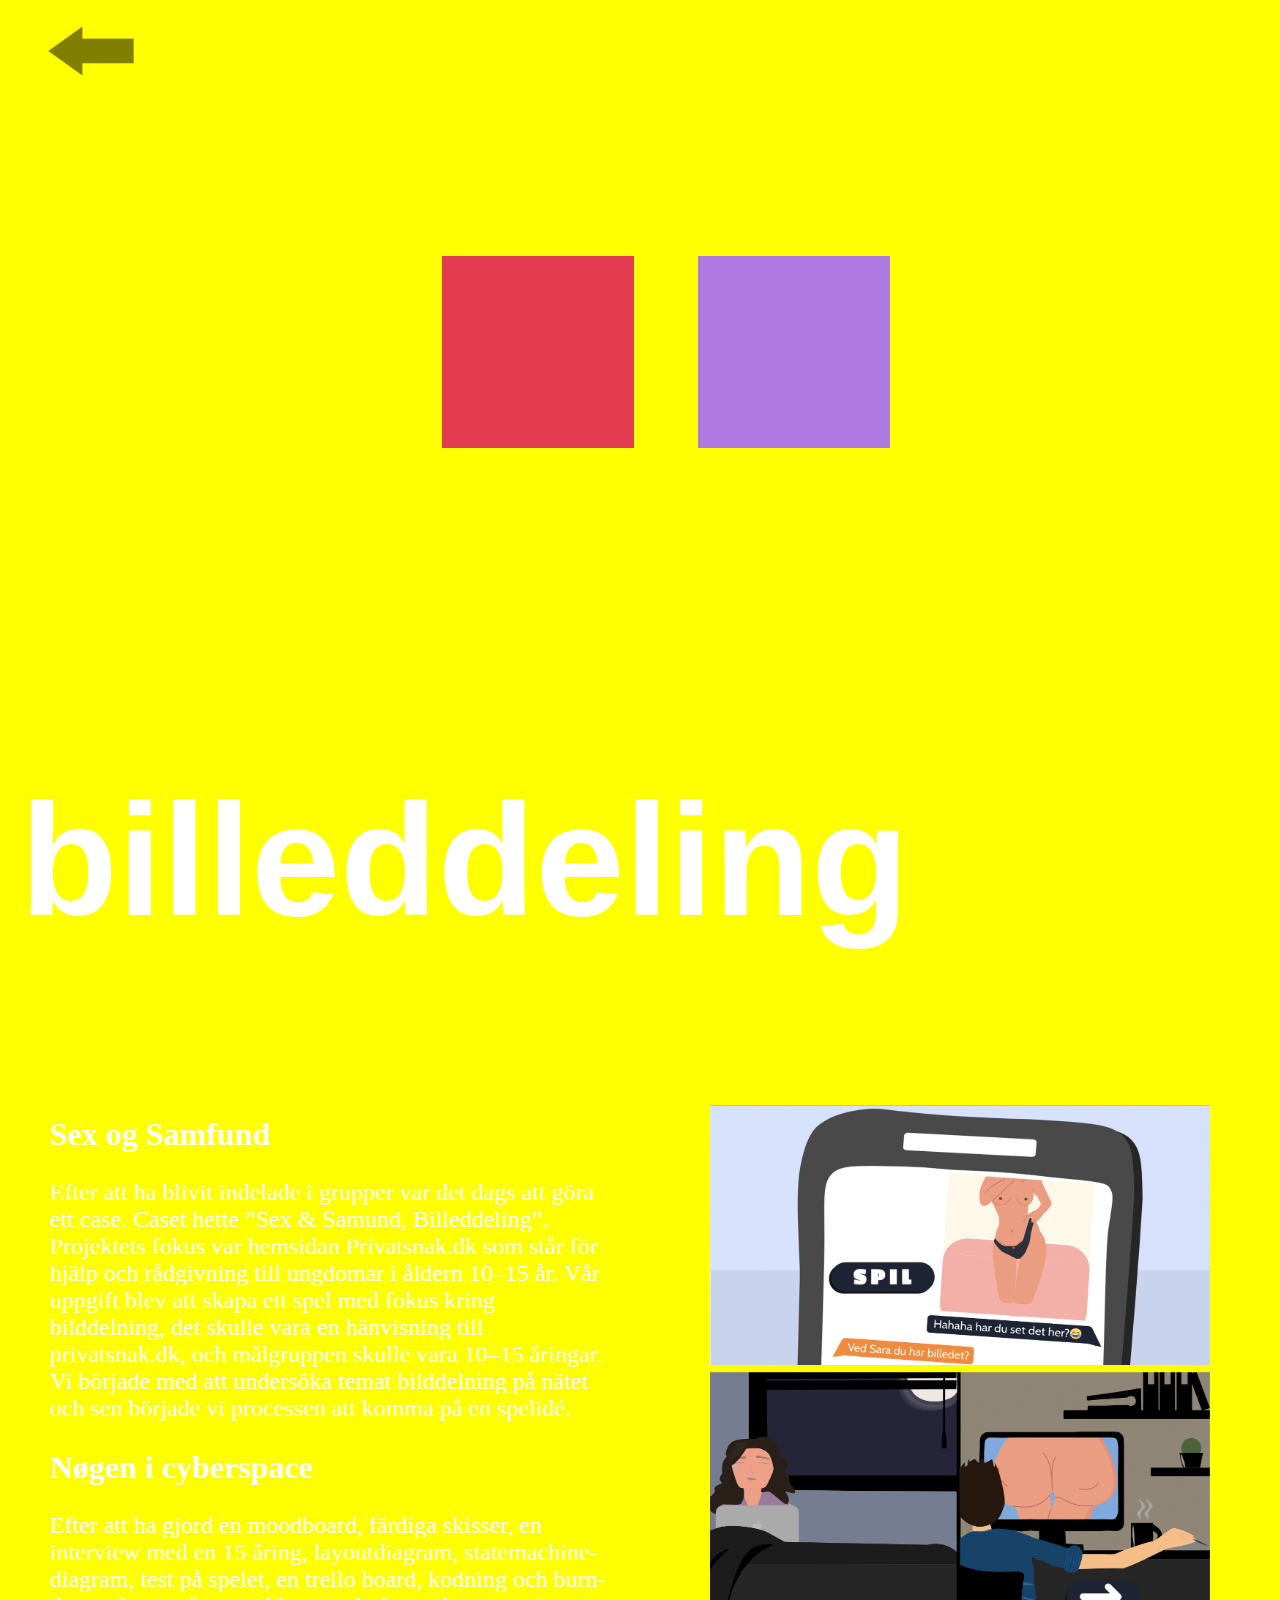
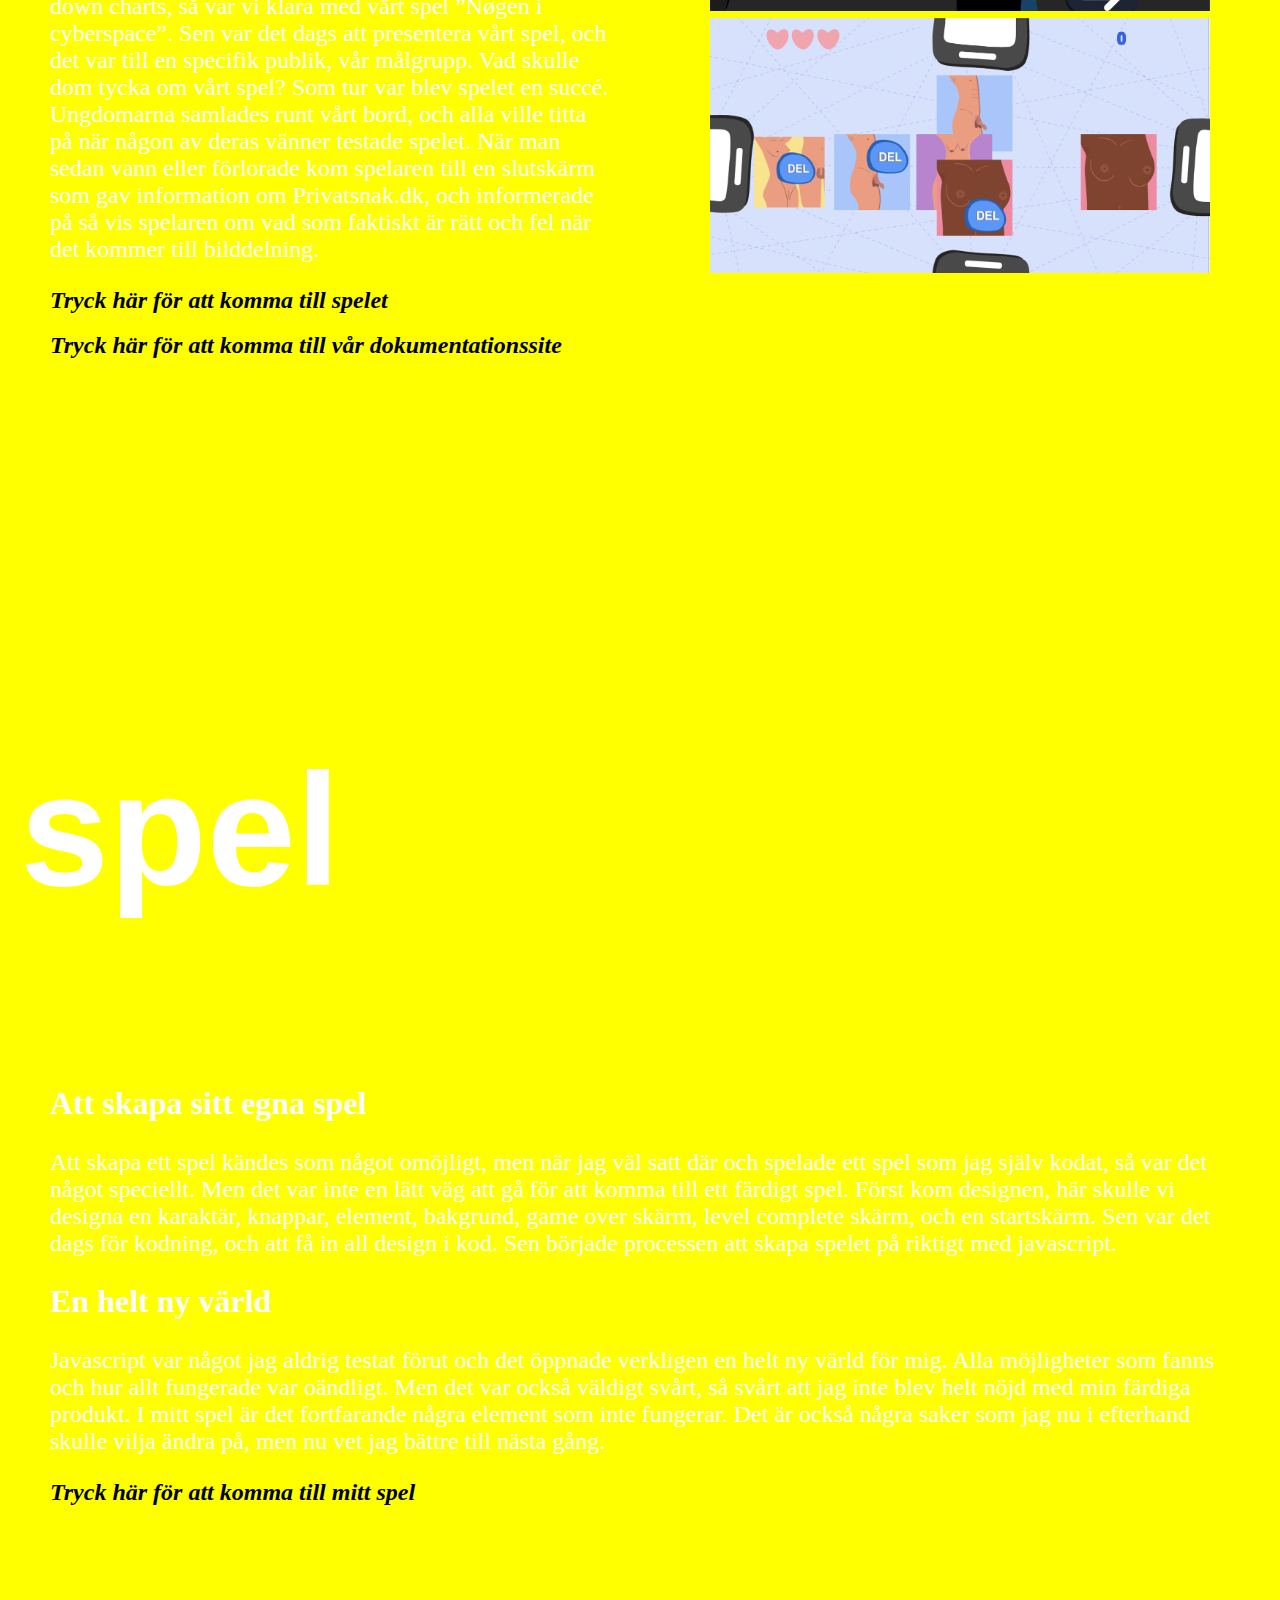
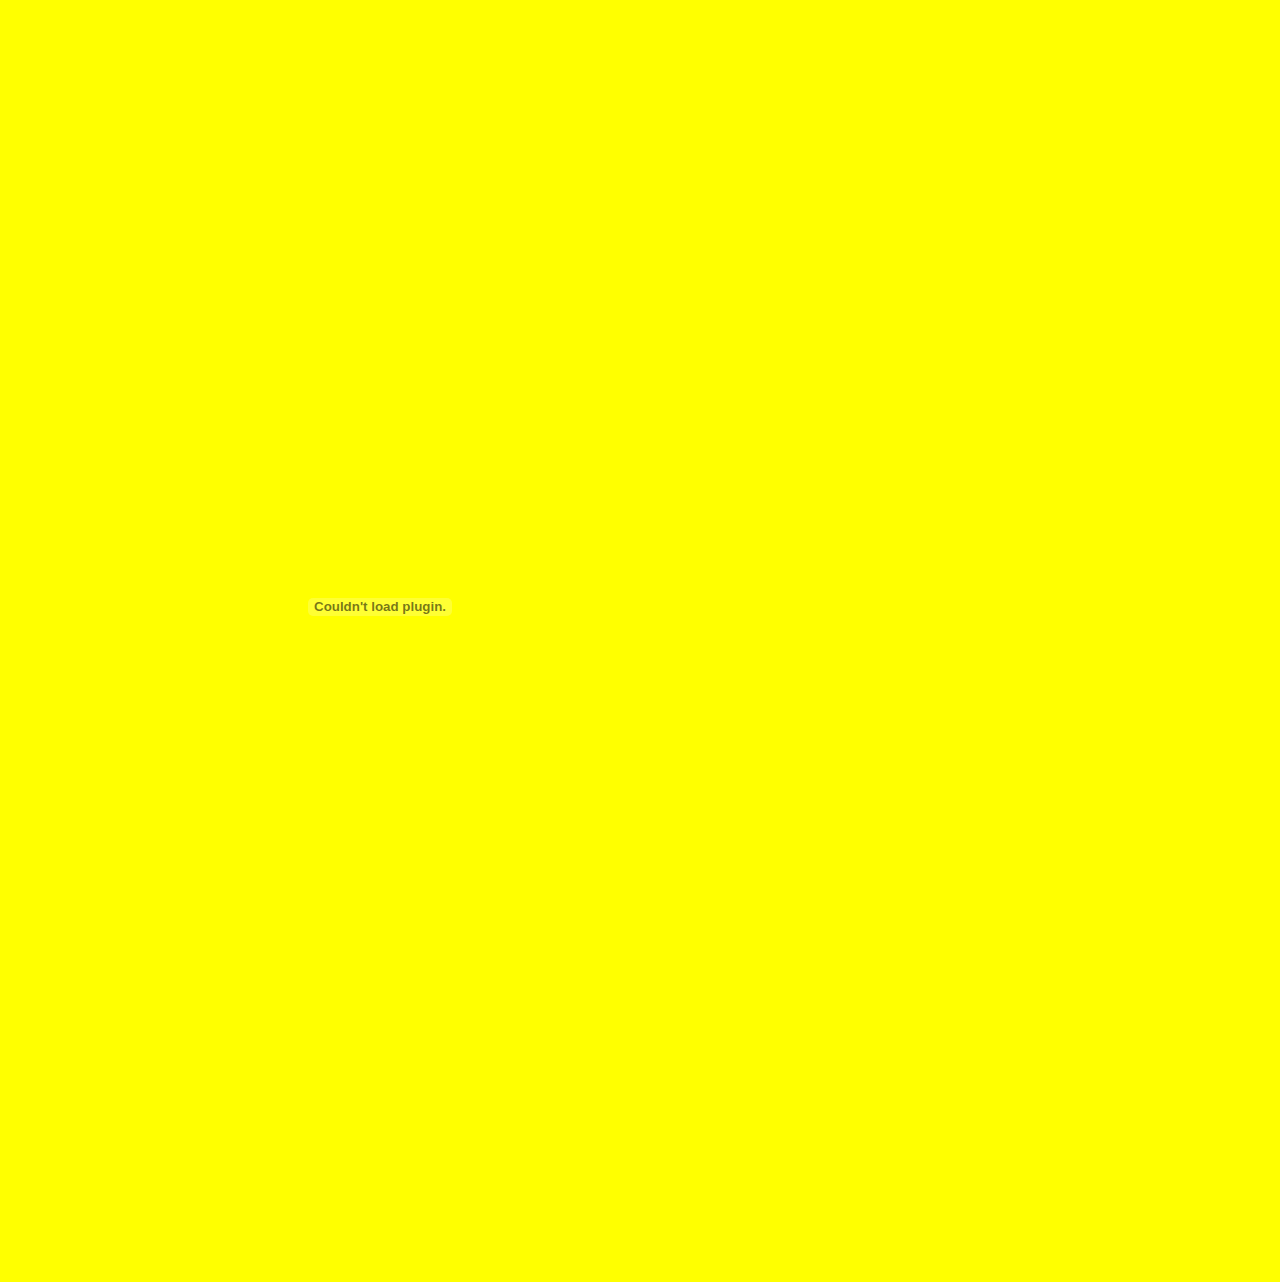
==== animation.html @ b8aa0e7a "first (första git gick inte igenom som den skulle)" ====
<!DOCTYPE html>
<html lang="se">

<head>
    <meta charset="utf-8">
    <meta name="viewport" content="width=device-width, initial-scale=1.0">
    <title>ux</title>
    <link rel="stylesheet" href="style.css">

</head>

<body id="animation">
    <button onclick="topFunction()" id="myBtn" title="Go to top">UPP</button>
    <section>
        <div>
            <div id="pil">
                <a href="index.html"><img src="bilder/pil.png" alt="pil"> </a>
            </div>
            <div id="boks8">
                <div class="hover">
                    <a class="darkred" href="animation.html#billeddeling"></a>
                </div>
                <p class="text">billeddeling</p>
            </div>
            <div id="boks9">
                <div class="hover">
                    <a class="purple" href="animation.html#mittspel"></a>
                </div>
                <p class="text">spel</p>
            </div>
        </div>
    </section>

    <section id="billeddeling">
        <h1>billeddeling</h1>
        <div class="sectionwrapper">
            <div class="col">
                <h2>Sex og Samfund</h2>

                <p>Efter att ha blivit indelade i grupper var det dags att göra ett case. Caset hette ”Sex & Samund, Billeddeling”. Projektets fokus var hemsidan Privatsnak.dk som står för hjälp och rådgivning till ungdomar i åldern 10–15 år. Vår uppgift blev att skapa ett spel med fokus kring bilddelning, det skulle vara en hänvisning till privatsnak.dk, och målgruppen skulle vara 10–15 åringar. Vi började med att undersöka temat bilddelning på nätet och sen började vi processen att komma på en spelidé.</p>

                <h2>Nøgen i cyberspace</h2>

                <p>Efter att ha gjord en moodboard, färdiga skisser, en interview med en 15 åring, layoutdiagram, statemachine-diagram, test på spelet, en trello board, kodning och burn-down charts, så var vi klara med vårt spel ”Nøgen i cyberspace”. Sen var det dags att presentera vårt spel, och det var till en specifik publik, vår målgrupp. Vad skulle dom tycka om vårt spel? Som tur var blev spelet en succé. Ungdomarna samlades runt vårt bord, och alla ville titta på när någon av deras vänner testade spelet. När man sedan vann eller förlorade kom spelaren till en slutskärm som gav information om Privatsnak.dk, och informerade på så vis spelaren om vad som faktiskt är rätt och fel när det kommer till bilddelning. </p>
                <a href="http://bebb.dk/kea/04_animation/Billeddeling%20spil/index.html">Tryck här för att komma till spelet</a>
                <br>
                <br>
                <a href="http://fridakarlsson.dk/kea/04_animation/04.04.01_billeddeling/dokumentationssitet/index.html">Tryck här för att komma till vår dokumentationssite</a>
            </div>


            <div class="col">
                <figure><img src="bilder/bilddelning.jpg" alt="hemsida">
                </figure>
            </div>
        </div>
    </section>

    <section id="mittspel">
        <h1>spel</h1>
        <div class="sectionwrapper">
            <div class="col">
                <h2>Att skapa sitt egna spel</h2>

                <p>Att skapa ett spel kändes som något omöjligt, men när jag väl satt där och spelade ett spel som jag själv kodat, så var det något speciellt. Men det var inte en lätt väg att gå för att komma till ett färdigt spel. Först kom designen, här skulle vi designa en karaktär, knappar, element, bakgrund, game over skärm, level complete skärm, och en startskärm. Sen var det dags för kodning, och att få in all design i kod. Sen började processen att skapa spelet på riktigt med javascript.</p>

                <h2>En helt ny värld </h2>

                <p>Javascript var något jag aldrig testat förut och det öppnade verkligen en helt ny värld för mig. Alla möjligheter som fanns och hur allt fungerade var oändligt. Men det var också väldigt svårt, så svårt att jag inte blev helt nöjd med min färdiga produkt. I mitt spel är det fortfarande några element som inte fungerar. Det är också några saker som jag nu i efterhand skulle vilja ändra på, men nu vet jag bättre till nästa gång.</p>

                <a href="http://fridakarlsson.dk/kea/04_animation/spil/index.html">Tryck här för att komma till mitt spel</a>

            </div>


            <div class="col">
                <embed src="dokument/04_01_04_Spil_fridakarlsson.pdf" width="700px" height="800px" />

            </div>
        </div>
    </section>
    <script src="script.js">
    </script>
</body>

</html>
---- style.css ----
/*generelle indstillinger*/
body {
    margin: 0;
}

img {
    width: 100%;
}



/****/
/*boks1*/
#boks1 .red {
    background-color: red;
    top: 10vw;
    left: 30vw;
    position: absolute;
    width: 15vw;
    height: 15vw;
}

#boks1 .text {
    position: absolute;
    top: 20vw;
    left: 44vw;
    visibility: hidden;
    font-size: 1.5rem;
    font-family: helvetica;
    font-weight: bold;
}

#boks1:hover .text {
    visibility: visible;
}

/****/
/*boks2*/
#boks2 .green {
    background-color: green;
    top: 31vw;
    left: 52vw;
    position: absolute;
    width: 15vw;
    height: 15vw;
}

#boks2 .text {
    position: absolute;
    top: 40vw;
    left: 67vw;
    visibility: hidden;
    font-size: 1.5rem;
    font-family: helvetica;
    font-weight: bold;
}

#boks2:hover .text {
    visibility: visible;
}

/****/
/*boks3*/
#boks3 .yellow {
    background-color: yellow;
    top: 10vw;
    left: 52vw;
    position: absolute;
    width: 15vw;
    height: 15vw;
}

#boks3 .text {
    position: absolute;
    top: 20vw;
    left: 65vw;
    visibility: hidden;
    font-size: 1.5rem;
    font-family: helvetica;
    font-weight: bold;
}

#boks3:hover .text {
    visibility: visible;
}

/****/
/*boks4*/
#boks4 .blue {
    background-color: blue;
    top: 31vw;
    left: 30vw;
    position: absolute;
    width: 15vw;
    height: 15vw;
}

#boks4 .text {
    position: absolute;
    top: 40vw;
    left: 43vw;
    visibility: hidden;
    font-size: 1.5rem;
    font-family: helvetica;
    font-weight: bold;
}

#boks4:hover .text {
    visibility: visible;
}

/****/
/*boks5*/
#boks5 .orange {
    background-color: orange;
    top: 20vw;
    left: 41vw;
    position: absolute;
    width: 15vw;
    height: 15vw;
}

#boks5 .text {
    position: absolute;
    top: 31vw;
    left: 30vw;
    visibility: hidden;
    font-size: 5rem;
    font-family: helvetica;
    font-weight: bold;
}

#boks5:hover .text {
    visibility: visible;
}

/****/
/*boks6*/
#boks6 .rosa {
    background-color: hotpink;
    top: 20vw;
    left: 60vw;
    position: absolute;
    width: 15vw;
    height: 15vw;
}

#boks6 .text {
    position: absolute;
    top: 6vw;
    left: 53vw;
    visibility: hidden;
    font-size: 5rem;
    font-family: helvetica;
    font-weight: bold;
}

#boks6:hover .text {
    visibility: visible;
}

/****/
/*boks7*/
#boks7 .turkos {
    background-color: darkturquoise;
    top: 20vw;
    left: 21vw;
    position: absolute;
    width: 15vw;
    height: 15vw;
}

#boks7 .text {
    position: absolute;
    top: 6vw;
    left: 10vw;
    visibility: hidden;
    font-size: 5rem;
    font-family: helvetica;
    font-weight: bold;
}

#boks7:hover .text {
    visibility: visible;
}

/****/
/*boks8*/
#boks8 .darkred {
    background-color: #e33c50;
    top: 20vw;
    left: 33vw;
    position: absolute;
    width: 15vw;
    height: 15vw;
}

#boks8 .text {
    position: absolute;
    top: 4vw;
    left: 19vw;
    visibility: hidden;
    font-size: 6rem;
    font-family: helvetica;
    font-weight: bold;
}

#boks8:hover .text {
    visibility: visible;
}

/****/


/*boks9*/
#boks9 .purple {
    background-color: #af79e2;
    top: 20vw;
    left: 53vw;
    position: absolute;
    width: 15vw;
    height: 15vw;
}

#boks9 .text {
    position: absolute;
    top: 29vw;
    left: 54vw;
    visibility: hidden;
    font-size: 6rem;
    font-family: helvetica;
    font-weight: bold;
}

#boks9:hover .text {
    visibility: visible;
}

/****/
/*boks10*/
#boks10 .starkgron {
    background-color: #3bff00;
    top: 20vw;
    left: 33vw;
    position: absolute;
    width: 15vw;
    height: 15vw;
}

#boks10 .text {
    position: absolute;
    top: 30vw;
    left: 28vw;
    visibility: hidden;
    font-size: 5rem;
    font-family: helvetica;
    font-weight: bold;
}

#boks10:hover .text {
    visibility: visible;
}

/****/
/*boks11*/
#boks11 .rosa {
    background-color: #f1adfa;
    top: 20vw;
    left: 53vw;
    position: absolute;
    width: 15vw;
    height: 15vw;
}

#boks11 .text {
    position: absolute;
    top: 6vw;
    left: 48vw;
    visibility: hidden;
    font-size: 5rem;
    font-family: helvetica;
    font-weight: bold;
}

#boks11:hover .text {
    visibility: visible;
}

/****/
/****/

#index a {
    font-family: helvetica;
    font-size: 4rem;
    color: black;
    font-weight: bold;
    top: 2vw;
    left: 2vw;
    position: absolute;

}

#pil {
    position: absolute;
    top: 0.5vw;
    left: 2vw;
    width: 90px;
    opacity: 50%;
}


.sectionwrapper {
    display: flex;
    flex-wrap: wrap;
}

.col {
    flex-grow: 1;
    flex-basis: 500px;
    margin: 15px;
    padding: 15px;
}

/**HTML-SITE**/
#html {
    background-color: red;
}

#html p {
    font-family: Times new roman;
    font-size: 1.5rem;
    color: white;
}

/***/
/**UX SITE**/
#ux {
    margin-top: 60%;
    background-color: green;
}

#ux p {
    font-family: Times new roman;
    font-size: 1.5rem;
    color: white;
    margin-left: 20px;
}

.col {
    margin-bottom: 20%;
}

/*****/
/**ANIMATION SITE**/
#animation {
    background-color: yellow;
    margin-top: 60%;
}

#animation p {
    font-family: Times new roman;
    font-size: 1.5rem;
    color: white;
    margin-left: 20px;
}

/*****/
/**INDHOLD SITE**/
#indhold {
    background-color: blue;
    margin-top: 60%;
}

#indhold p {
    font-family: Times new roman;
    font-size: 1.5rem;
    color: white;
    margin-left: 20px;
}

.video_responsive {
    overflow: hidden;
    padding-bottom: 56.25%;
    position: relative;
    height: 0;
}

.video_responsive iframe {
    left: 0;
    top: 0;
    height: 100%;
    width: 100%;
    position: absolute;
}

/*****/
/**FRIDAKARLSSON SITE**/
#fridakarlsson {
    background-image: url(bilder/frida.jpg);
    background-color: #cccccc;
    background-size: 100%;
    margin-bottom: 45%;
}

#fridakarlsson p {
    font-family: Times new roman;
    font-size: 1.5rem;
    color: white;
    margin-left: 20px;
}

/*****/
#index {
    background-color: white;
}


/***/
h1 {
    font-family: helvetica;
    font-size: 10rem;
    color: white;
    margin-left: 20px;
    font-weight: bold;
}

h2 {
    font-family: Times new roman;
    font-size: 2rem;
    color: white;
    margin-left: 20px;
}

h3 {
    font-family: Times new roman;
    font-size: 1rem;
    color: white;
}

p #index {
    font-family: Times new roman;
    font-size: 1rem;
    color: black;
}

a {
    font-weight: bold;
    text-decoration-line: none;
    margin-left: 20px;
    font-family: Times new roman;
    font-size: 1.5rem;
    color: white;
    font-style: italic;
}

a:link {
    color: #000;

}

embed {
    width: 700px;
    border-radius: 10px;
    height: 800px;

}


#myBtn {
    display: none;
    /* Hidden by default */
    position: fixed;
    /* Fixed/sticky position */
    bottom: 40px;
    /* Place the button at the bottom of the page */
    right: 50px;
    /* Place the button 30px from the right */
    z-index: 99;
    /* Make sure it does not overlap */
    border: none;
    /* Remove borders */
    outline: none;
    /* Remove outline */
    background-color: white;
    /* Set a background color */
    opacity: 50%;
    color: black;
    /* Text color */
    cursor: pointer;
    /* Add a mouse pointer on hover */
    padding: 25px;
    /* Some padding */
    border-radius: 10px;
    /* Rounded corners */
    font-size: 25px;
    /* Increase font size */
}

#myBtn:hover {
    background-color: lightgrey;
    /* Add a dark-grey background on hover */
}


@media only screen and (orientation:portrait) and (min-width:500px) {

    a {
        font-size: 2rem;
    }

    h1 {
        font-size: 4rem;
    }

    .text {
        font-size: 3rem;
    }

    p {
        font-size: 3rem;
    }

    #boks1 .red {
        top: 20vw;
    }

    #boks2 .green {
        top: 41vw;
    }

    #boks3 .yellow {
        top: 20vw;
    }

    #boks4 .blue {
        top: 41vw;
    }

    #boks5 .text {
        font-size: 3rem;
        top: 27vw;
    }

    #boks6 .text {
        font-size: 3rem;
        top: 3vw;
    }

    #boks7 .text {
        font-size: 3rem;
        top: 3vw;
    }

    #boks8 .text {
        font-size: 2.5rem;
        top: 2.5vw;
    }

    #boks9 .text {
        font-size: 2.5rem;
        top: 26vw;
    }

    #boks10 .text {
        font-size: 2rem;
        top: 29vw;
    }

    #boks11 .text {
        font-size: 2rem;
        top: 5vw;
    }

    embed {
        width: 550px;
        border-radius: 10px;
        height: 700px;

    }
}
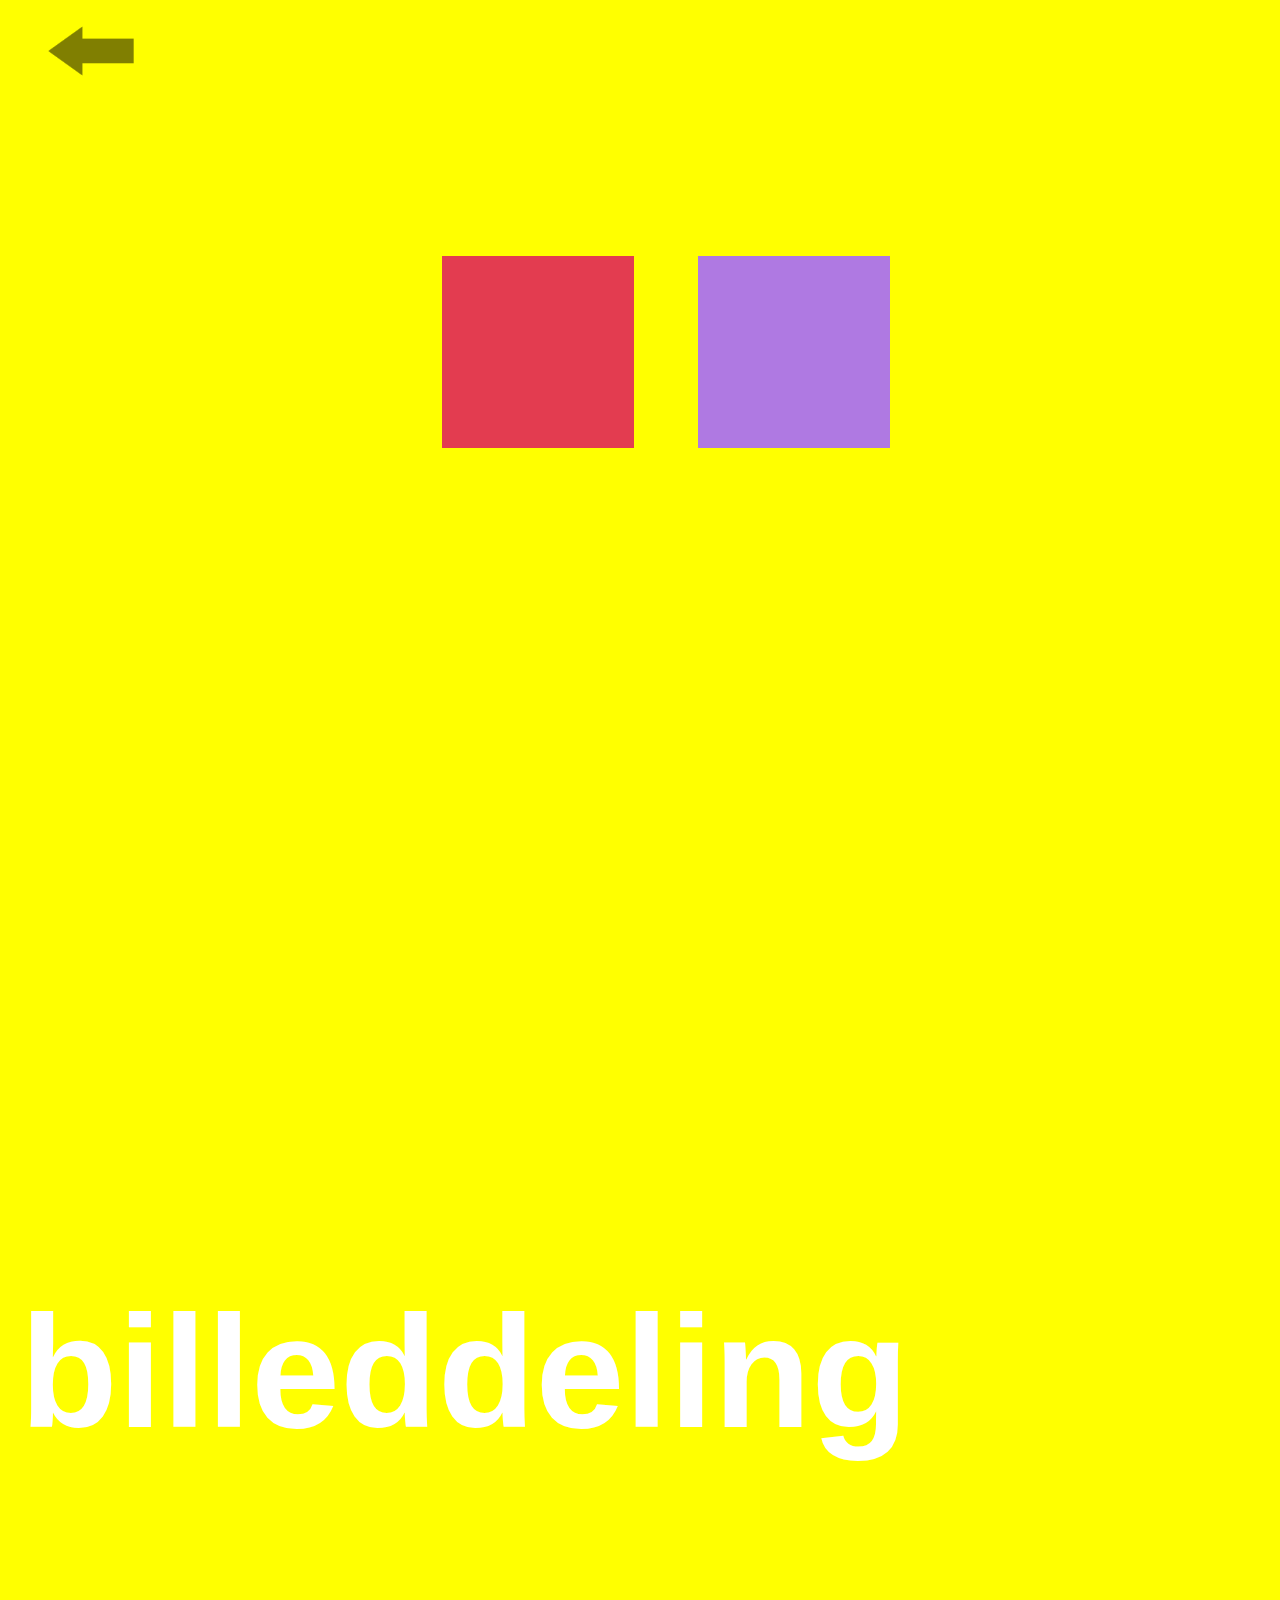
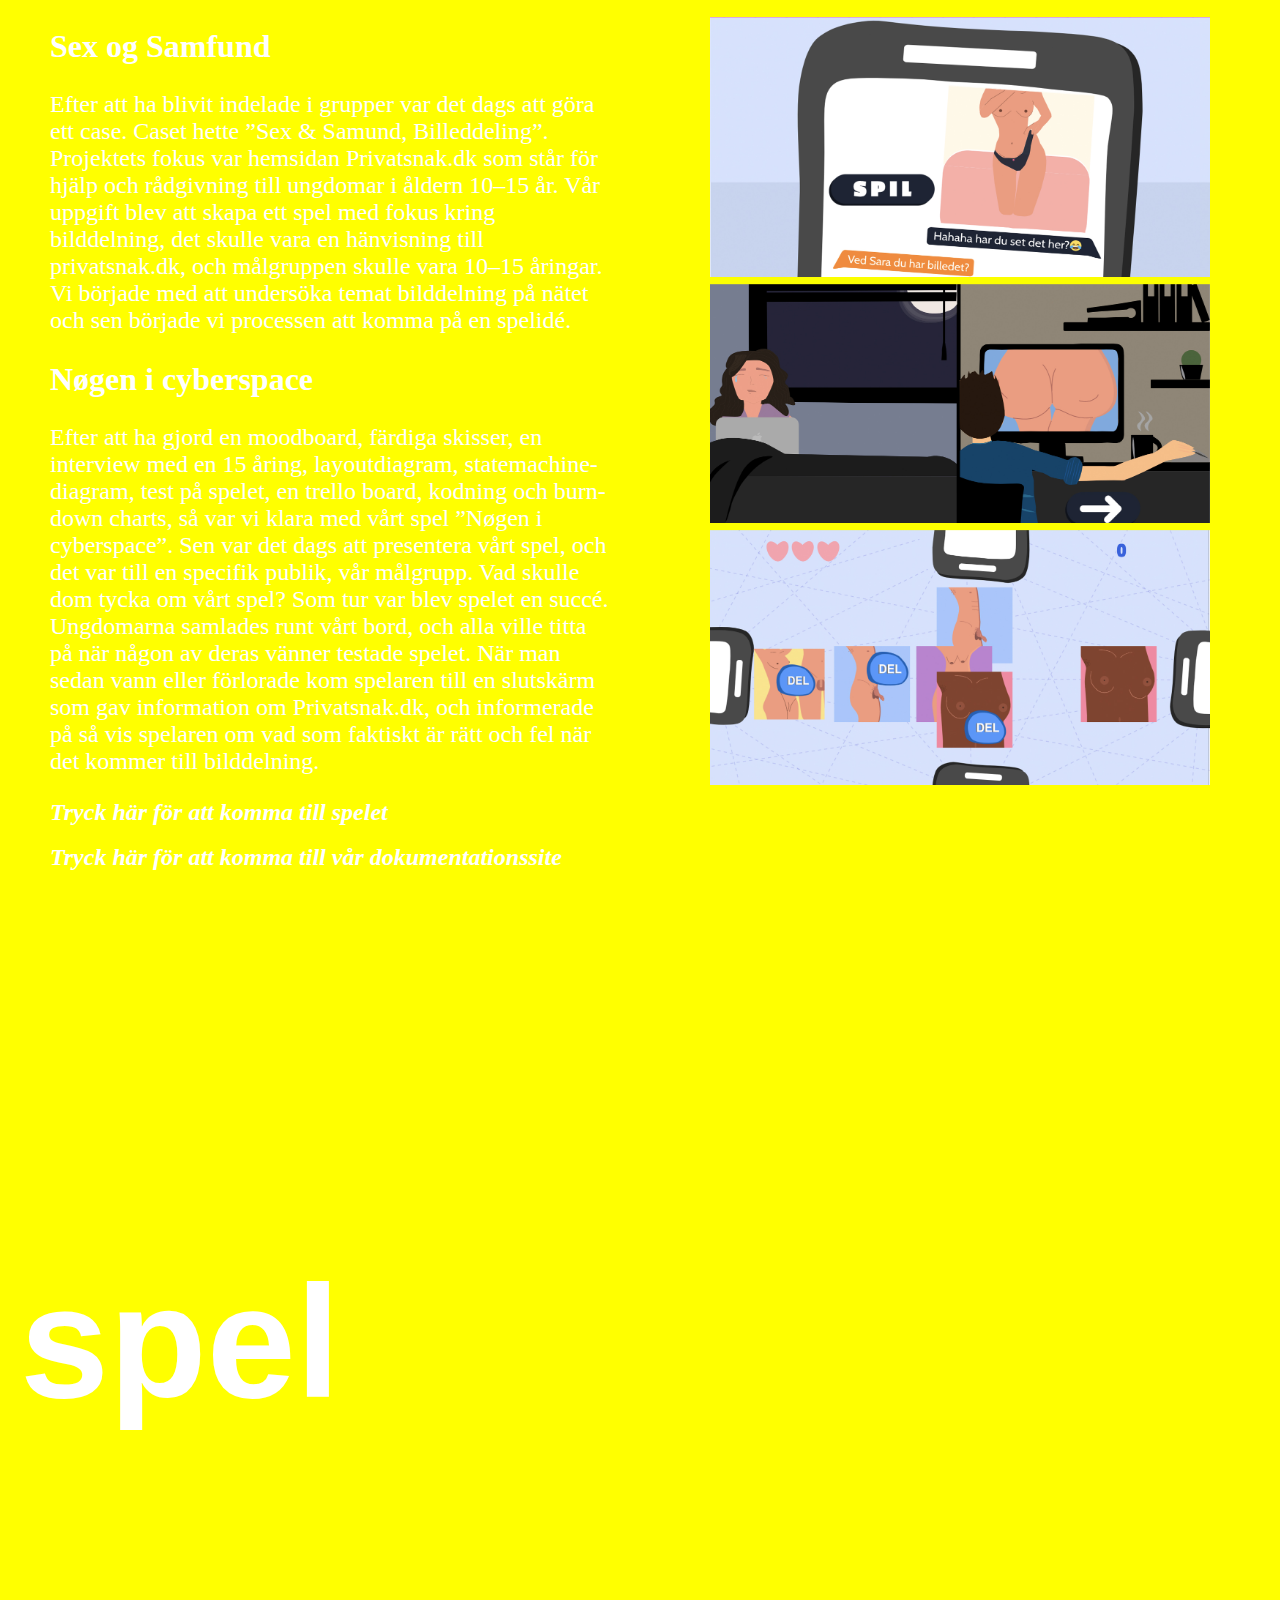
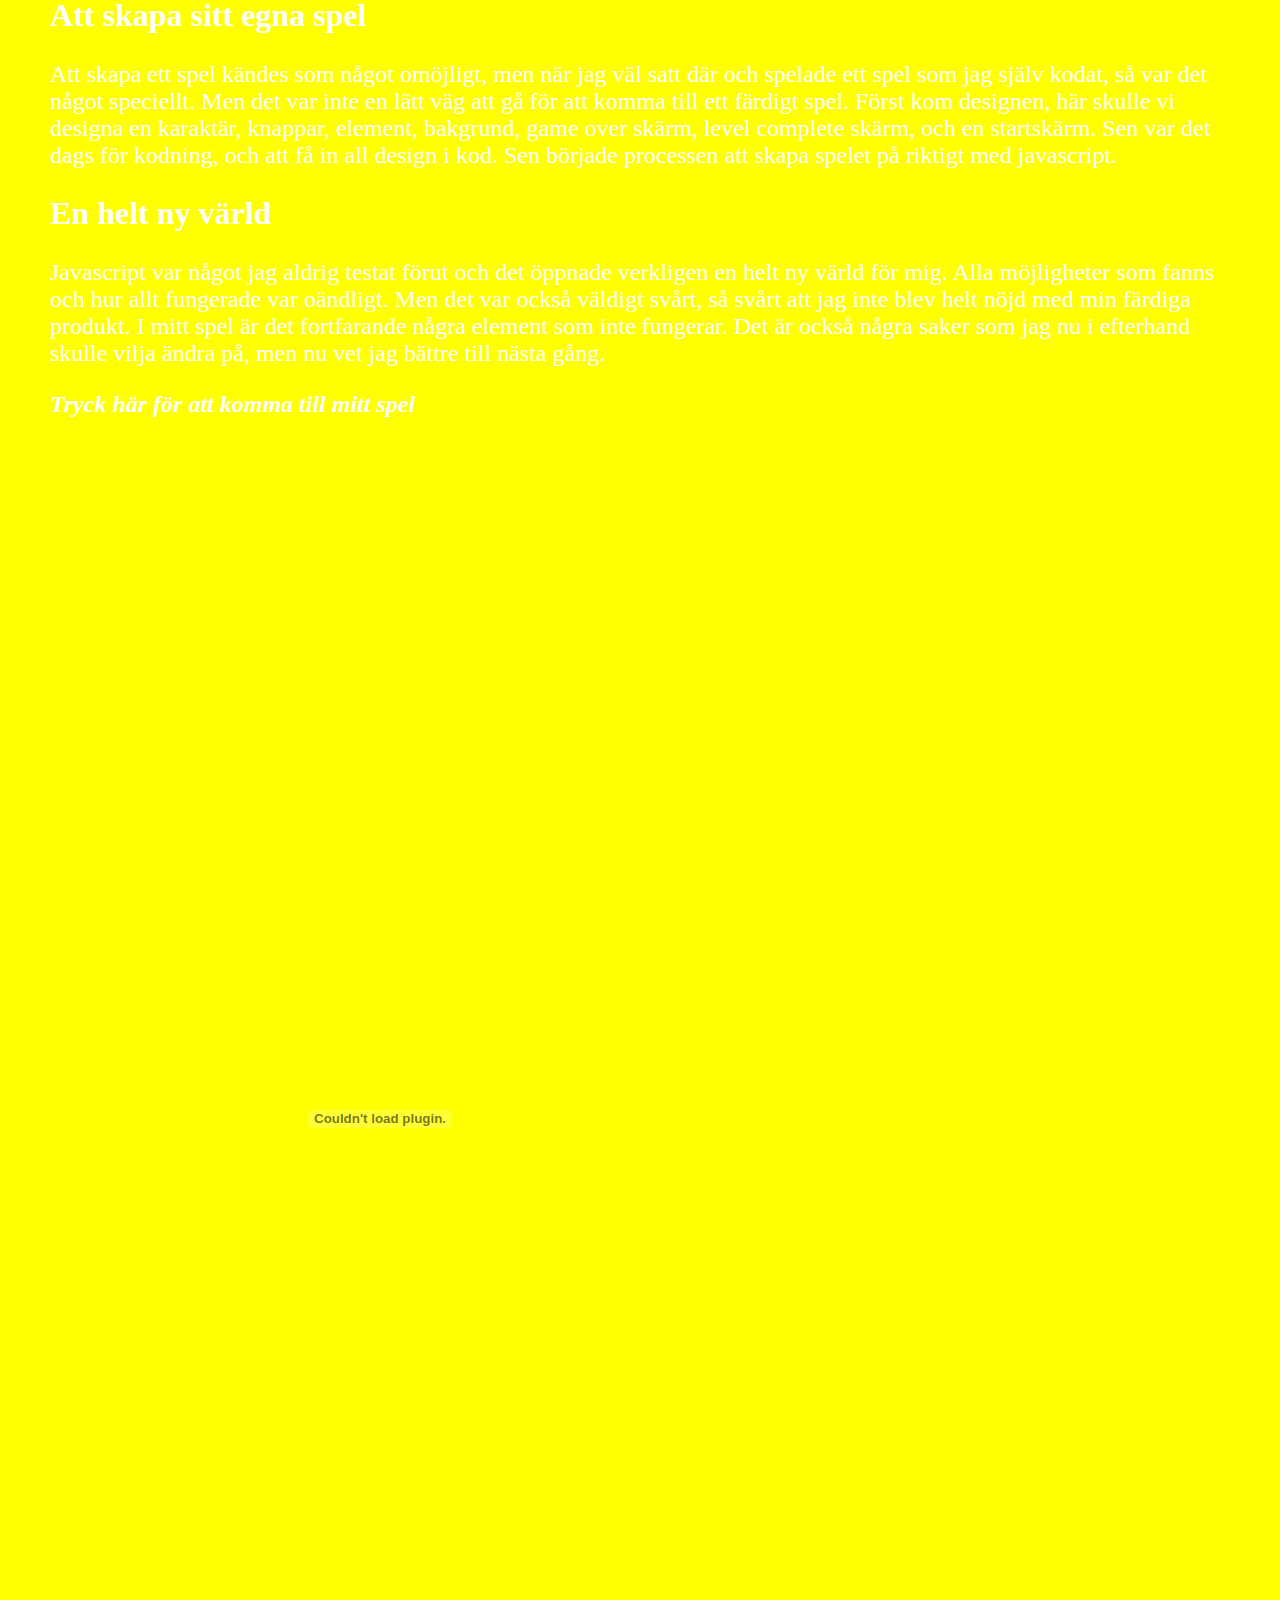
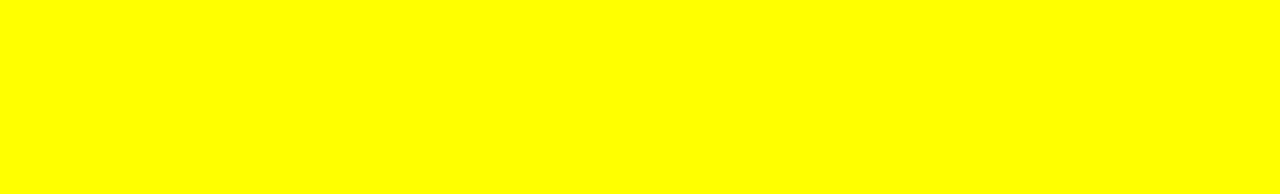
==== commit 0fa25dbb: "språkändring, städning av koder" ====
--- a/animation.html
+++ b/animation.html
@@ -1,35 +1,35 @@
 <!DOCTYPE html>
-<html lang="se">
+<html lang="sv">
 
 <head>
     <meta charset="utf-8">
     <meta name="viewport" content="width=device-width, initial-scale=1.0">
-    <title>ux</title>
+    <title>animation</title>
     <link rel="stylesheet" href="style.css">
 
 </head>
 
 <body id="animation">
     <button onclick="topFunction()" id="myBtn" title="Go to top">UPP</button>
-    <section>
-        <div>
-            <div id="pil">
-                <a href="index.html"><img src="bilder/pil.png" alt="pil"> </a>
+
+    <div>
+        <div id="pil">
+            <a href="index.html"><img src="bilder/pil.png" alt="pil"> </a>
+        </div>
+        <div id="boks8">
+            <div class="hover">
+                <a class="darkred" href="animation.html#billeddeling"></a>
             </div>
-            <div id="boks8">
-                <div class="hover">
-                    <a class="darkred" href="animation.html#billeddeling"></a>
-                </div>
-                <p class="text">billeddeling</p>
+            <p class="text">billeddeling</p>
+        </div>
+        <div id="boks9">
+            <div class="hover">
+                <a class="purple" href="animation.html#mittspel"></a>
             </div>
-            <div id="boks9">
-                <div class="hover">
-                    <a class="purple" href="animation.html#mittspel"></a>
-                </div>
-                <p class="text">spel</p>
-            </div>
+            <p class="text">spel</p>
         </div>
-    </section>
+    </div>
+
 
     <section id="billeddeling">
         <h1>billeddeling</h1>
@@ -74,7 +74,7 @@
 
 
             <div class="col">
-                <embed src="dokument/04_01_04_Spil_fridakarlsson.pdf" width="700px" height="800px" />
+                <embed src="dokument/04_01_04_Spil_fridakarlsson.pdf" />
 
             </div>
         </div>
--- a/style.css
+++ b/style.css
@@ -7,14 +7,12 @@
     width: 100%;
 }
 
-
-
 /****/
 /*boks1*/
 #boks1 .red {
     background-color: red;
-    top: 10vw;
-    left: 30vw;
+    top: 20vw;
+    left: 34vw;
     position: absolute;
     width: 15vw;
     height: 15vw;
@@ -23,7 +21,7 @@
 #boks1 .text {
     position: absolute;
     top: 20vw;
-    left: 44vw;
+    left: 34vw;
     visibility: hidden;
     font-size: 1.5rem;
     font-family: helvetica;
@@ -38,8 +36,8 @@
 /*boks2*/
 #boks2 .green {
     background-color: green;
-    top: 31vw;
-    left: 52vw;
+    top: 37vw;
+    left: 51vw;
     position: absolute;
     width: 15vw;
     height: 15vw;
@@ -47,7 +45,7 @@
 
 #boks2 .text {
     position: absolute;
-    top: 40vw;
+    top: 37vw;
     left: 67vw;
     visibility: hidden;
     font-size: 1.5rem;
@@ -63,8 +61,8 @@
 /*boks3*/
 #boks3 .yellow {
     background-color: yellow;
-    top: 10vw;
-    left: 52vw;
+    top: 20vw;
+    left: 51vw;
     position: absolute;
     width: 15vw;
     height: 15vw;
@@ -88,8 +86,8 @@
 /*boks4*/
 #boks4 .blue {
     background-color: blue;
-    top: 31vw;
-    left: 30vw;
+    top: 37vw;
+    left: 34vw;
     position: absolute;
     width: 15vw;
     height: 15vw;
@@ -97,8 +95,8 @@
 
 #boks4 .text {
     position: absolute;
-    top: 40vw;
-    left: 43vw;
+    top: 37vw;
+    left: 27vw;
     visibility: hidden;
     font-size: 1.5rem;
     font-family: helvetica;
@@ -125,7 +123,7 @@
     top: 31vw;
     left: 30vw;
     visibility: hidden;
-    font-size: 5rem;
+    font-size: 2rem;
     font-family: helvetica;
     font-weight: bold;
 }
@@ -150,7 +148,7 @@
     top: 6vw;
     left: 53vw;
     visibility: hidden;
-    font-size: 5rem;
+    font-size: 2rem;
     font-family: helvetica;
     font-weight: bold;
 }
@@ -175,7 +173,7 @@
     top: 6vw;
     left: 10vw;
     visibility: hidden;
-    font-size: 5rem;
+    font-size: 2rem;
     font-family: helvetica;
     font-weight: bold;
 }
@@ -197,10 +195,10 @@
 
 #boks8 .text {
     position: absolute;
-    top: 4vw;
-    left: 19vw;
-    visibility: hidden;
-    font-size: 6rem;
+    top: 5vw;
+    left: 22vw;
+    visibility: hidden;
+    font-size: 2rem;
     font-family: helvetica;
     font-weight: bold;
 }
@@ -225,9 +223,9 @@
 #boks9 .text {
     position: absolute;
     top: 29vw;
-    left: 54vw;
-    visibility: hidden;
-    font-size: 6rem;
+    left: 55vw;
+    visibility: hidden;
+    font-size: 2rem;
     font-family: helvetica;
     font-weight: bold;
 }
@@ -252,7 +250,7 @@
     top: 30vw;
     left: 28vw;
     visibility: hidden;
-    font-size: 5rem;
+    font-size: 2rem;
     font-family: helvetica;
     font-weight: bold;
 }
@@ -274,10 +272,10 @@
 
 #boks11 .text {
     position: absolute;
-    top: 6vw;
+    top: 5vw;
     left: 48vw;
     visibility: hidden;
-    font-size: 5rem;
+    font-size: 2rem;
     font-family: helvetica;
     font-weight: bold;
 }
@@ -288,18 +286,6 @@
 
 /****/
 /****/
-
-#index a {
-    font-family: helvetica;
-    font-size: 4rem;
-    color: black;
-    font-weight: bold;
-    top: 2vw;
-    left: 2vw;
-    position: absolute;
-
-}
-
 #pil {
     position: absolute;
     top: 0.5vw;
@@ -319,6 +305,7 @@
     flex-basis: 500px;
     margin: 15px;
     padding: 15px;
+    margin-bottom: 20%;
 }
 
 /**HTML-SITE**/
@@ -335,8 +322,8 @@
 /***/
 /**UX SITE**/
 #ux {
-    margin-top: 60%;
     background-color: green;
+    margin-top: 100vw;
 }
 
 #ux p {
@@ -346,15 +333,29 @@
     margin-left: 20px;
 }
 
-.col {
-    margin-bottom: 20%;
-}
+
 
 /*****/
+/**INDEX**/
+#index a {
+    font-family: helvetica;
+    font-size: 2rem;
+    color: black;
+    font-weight: bold;
+    top: 5vw;
+    left: 12vw;
+    position: absolute;
+
+}
+
+#index {
+    background-color: white;
+}
+
 /**ANIMATION SITE**/
 #animation {
     background-color: yellow;
-    margin-top: 60%;
+    margin-top: 100vw;
 }
 
 #animation p {
@@ -368,7 +369,7 @@
 /**INDHOLD SITE**/
 #indhold {
     background-color: blue;
-    margin-top: 60%;
+    margin-top: 100vw;
 }
 
 #indhold p {
@@ -376,21 +377,6 @@
     font-size: 1.5rem;
     color: white;
     margin-left: 20px;
-}
-
-.video_responsive {
-    overflow: hidden;
-    padding-bottom: 56.25%;
-    position: relative;
-    height: 0;
-}
-
-.video_responsive iframe {
-    left: 0;
-    top: 0;
-    height: 100%;
-    width: 100%;
-    position: absolute;
 }
 
 /*****/
@@ -399,7 +385,7 @@
     background-image: url(bilder/frida.jpg);
     background-color: #cccccc;
     background-size: 100%;
-    margin-bottom: 45%;
+    margin-bottom: 30%;
 }
 
 #fridakarlsson p {
@@ -410,15 +396,13 @@
 }
 
 /*****/
-#index {
-    background-color: white;
-}
+
 
 
 /***/
 h1 {
     font-family: helvetica;
-    font-size: 10rem;
+    font-size: 3rem;
     color: white;
     margin-left: 20px;
     font-weight: bold;
@@ -453,17 +437,12 @@
     font-style: italic;
 }
 
-a:link {
-    color: #000;
-
-}
-
 embed {
-    width: 700px;
+    width: 400px;
     border-radius: 10px;
-    height: 800px;
-
-}
+    height: 600px;
+}
+
 
 
 #myBtn {
@@ -498,18 +477,90 @@
 
 #myBtn:hover {
     background-color: lightgrey;
-    /* Add a dark-grey background on hover */
-}
-
-
+}
+
+@media only screen and (min-width:900px) {
+
+    h1 {
+        font-size: 10rem;
+    }
+
+    #index a {
+        font-size: 7rem;
+        top: 2vw;
+        left: 5vw;
+    }
+
+    #boks1 .red {
+        top: 14vw;
+    }
+
+    #boks2 .green {
+        top: 31vw;
+    }
+
+    #boks2 .text {
+        left: 66.4vw;
+    }
+
+    #boks3 .yellow {
+        top: 14vw;
+    }
+
+    #boks4 .blue {
+        top: 31vw;
+    }
+
+    #boks4 .text {
+        left: 32vw;
+    }
+
+    #boks5 .text {
+        font-size: 5rem;
+        top: 30vw;
+    }
+
+    #boks6 .text {
+        font-size: 5rem;
+        top: 6vw;
+    }
+
+    #boks7 .text {
+        font-size: 5rem;
+        top: 6vw;
+    }
+
+    #boks8 .text {
+        font-size: 5rem;
+        top: 6vw;
+    }
+
+    #boks9 .text {
+        font-size: 5rem;
+        top: 29vw;
+    }
+
+    #boks10 .text {
+        font-size: 5rem;
+        top: 29vw;
+    }
+
+    #boks11 .text {
+        font-size: 5rem;
+        top: 6vw;
+    }
+
+    embed {
+        width: 700px;
+        border-radius: 10px;
+        height: 800px;
+    }
+}
+
+/*
 @media only screen and (orientation:portrait) and (min-width:500px) {
-
-    a {
-        font-size: 2rem;
-    }
-
     h1 {
-        font-size: 4rem;
+        font-size: 3rem;
     }
 
     .text {
@@ -517,23 +568,23 @@
     }
 
     p {
-        font-size: 3rem;
+        font-size: 2rem;
     }
 
     #boks1 .red {
-        top: 20vw;
+        top: 40vw;
     }
 
     #boks2 .green {
-        top: 41vw;
+        top: 61vw;
     }
 
     #boks3 .yellow {
-        top: 20vw;
+        top: 40vw;
     }
 
     #boks4 .blue {
-        top: 41vw;
+        top: 61vw;
     }
 
     #boks5 .text {
@@ -572,9 +623,13 @@
     }
 
     embed {
-        width: 550px;
-        border-radius: 10px;
-        height: 700px;
-
-    }
-}
+        width: 400px;
+        height: 600px;
+    }
+
+    #index a {
+        font-size: 2rem;
+        top: 2vw;
+    }
+}*/
+/
